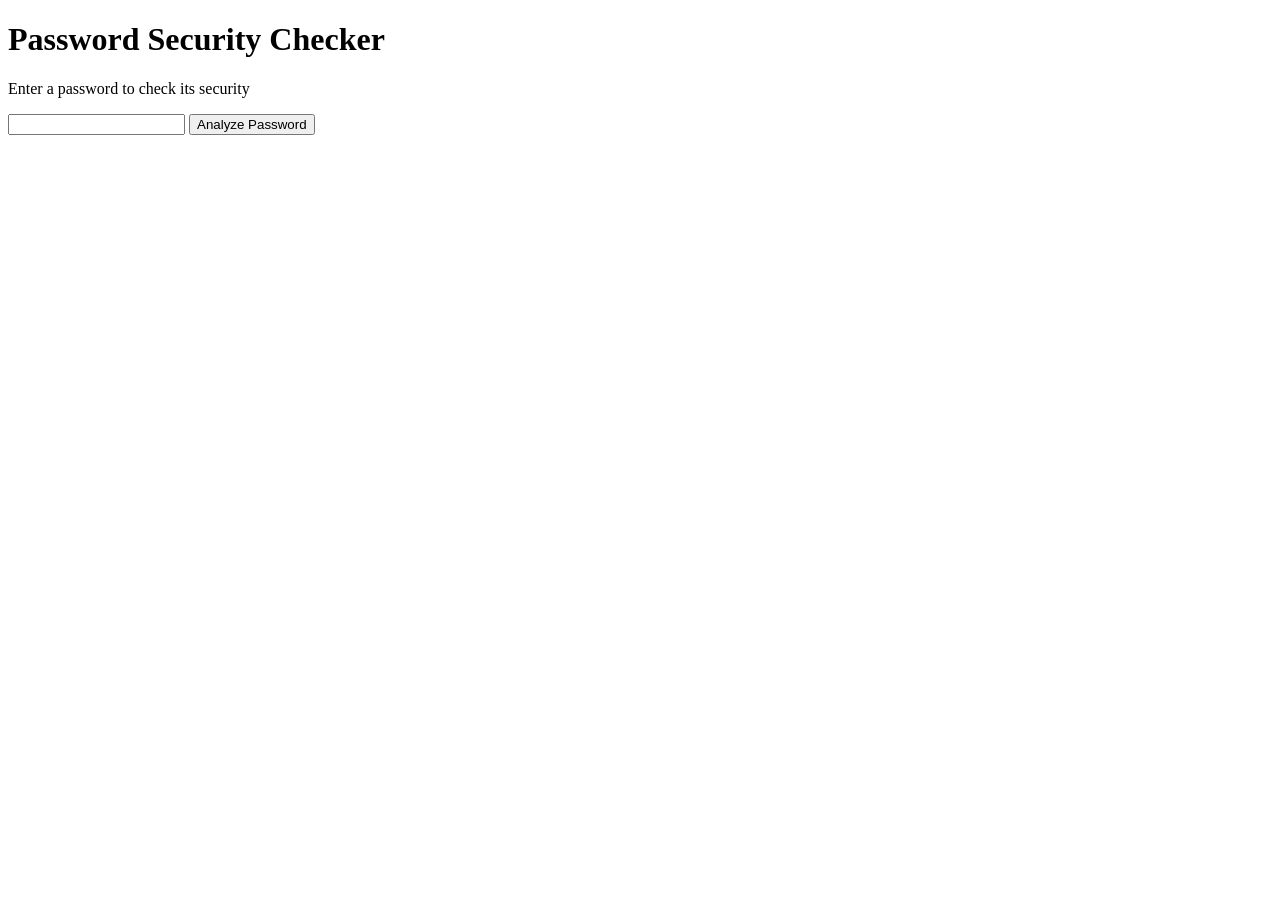
==== PasswordSecurityChecker/index.html @ 6c4fd2a6 "21st Sept today, i lerned how to connect the Javascript and HTML file. and i also learned to input a" ====
<!DOCTYPE html>
<html lang="en">

<head>
    <meta charset="UTF-8">
    <title>Password Security Checker</title>
    <link rel="stylesheet" href="style.css">
</head>

<body>
<h1>Password Security Checker</h1>
<p>Enter a password to check its security</p>
<input type="password" id="password">
<button id="analyzeButton"> Analyze Password</button>
<script src="script.js"></script>
</body>

</html>
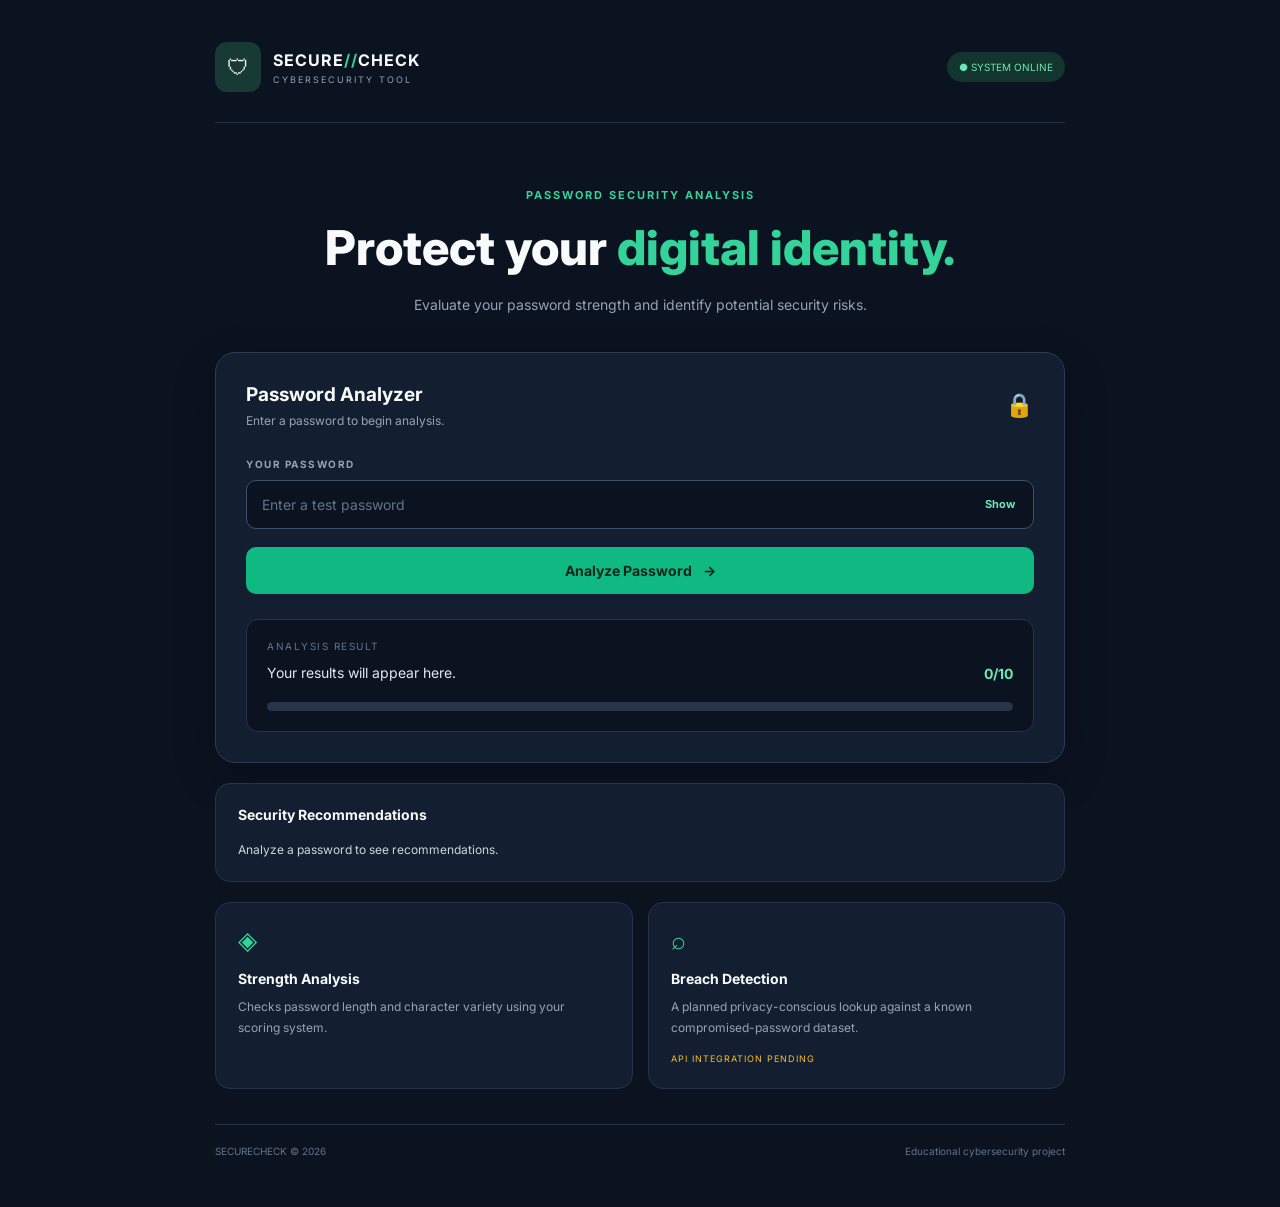
==== commit d0e7d9b1: "2nd oct- update  I improved the password checkers design by changing the the layout, adding more sty" ====
--- a/PasswordSecurityChecker/index.html
+++ b/PasswordSecurityChecker/index.html
@@ -1,18 +1,127 @@
 <!DOCTYPE html>
 <html lang="en">
-
 <head>
     <meta charset="UTF-8">
-    <title>Password Security Checker</title>
+    <meta name="viewport" content="width=device-width, initial-scale=1.0">
+
+    <title>SecureCheck | Password Security</title>
+
     <link rel="stylesheet" href="style.css">
 </head>
 
 <body>
-<h1>Password Security Checker</h1>
-<p>Enter a password to check its security</p>
-<input type="password" id="password">
-<button id="analyzeButton"> Analyze Password</button>
+
+<main class="app-container">
+
+    <header class="navbar">
+        <div class="brand">
+            <div class="brand-icon">🛡</div>
+
+            <div>
+                <h2>SECURE<span>//</span>CHECK</h2>
+                <p>CYBERSECURITY TOOL</p>
+            </div>
+        </div>
+
+        <span class="status">● SYSTEM ONLINE</span>
+    </header>
+
+    <section class="hero">
+        <p class="eyebrow">PASSWORD SECURITY ANALYSIS</p>
+
+        <h1>Protect your <span>digital identity.</span></h1>
+
+        <p class="hero-description">
+            Evaluate your password strength and identify
+            potential security risks.
+        </p>
+    </section>
+
+    <section class="checker-card">
+
+        <div class="card-heading">
+            <div>
+                <h2>Password Analyzer</h2>
+                <p>Enter a password to begin analysis.</p>
+            </div>
+
+            <span class="lock-icon">🔒</span>
+        </div>
+
+        <label for="password">YOUR PASSWORD</label>
+
+        <div class="input-wrapper">
+            <input
+                    type="password"
+                    id="password"
+                    placeholder="Enter a test password"
+                    autocomplete="off"
+            >
+
+            <button type="button" id="togglePassword">
+                Show
+            </button>
+        </div>
+
+        <button id="analyzeButton">
+            Analyze Password <span>→</span>
+        </button>
+
+        <div class="result-panel">
+            <p class="result-label">ANALYSIS RESULT</p>
+
+            <div class="strength-heading">
+                <p id="result">Your results will appear here.</p>
+                <span id="scoreDisplay">0/10</span>
+            </div>
+
+            <div class="strength-bar">
+                <div id="strengthFill"></div>
+            </div>
+        </div>
+
+    </section>
+
+    <div class="recommendations-panel">
+
+        <h3>Security Recommendations</h3>
+
+        <ul id="recommendations">
+            <li>Analyze a password to see recommendations.</li>
+        </ul>
+
+    </div>
+    <section class="info-grid">
+
+        <article class="info-card">
+            <div class="info-icon">◈</div>
+            <h3>Strength Analysis</h3>
+            <p>
+                Checks password length and character
+                variety using your scoring system.
+            </p>
+        </article>
+
+        <article class="info-card">
+            <div class="info-icon">⌕</div>
+            <h3>Breach Detection</h3>
+            <p>
+                A planned privacy-conscious lookup
+                against a known compromised-password dataset.
+            </p>
+            <span class="coming-soon">API INTEGRATION PENDING</span>
+        </article>
+
+    </section>
+
+    <footer>
+        <p>SECURECHECK © 2026</p>
+        <p>Educational cybersecurity project</p>
+    </footer>
+
+</main>
+
 <script src="script.js"></script>
+
 </body>
-
 </html>
--- a/PasswordSecurityChecker/style.css
+++ b/PasswordSecurityChecker/style.css
@@ -0,0 +1,386 @@
+@import url('https://fonts.googleapis.com/css2?family=Inter:wght@400;500;600;700;800&display=swap');
+
+* {
+    margin: 0;
+    padding: 0;
+    box-sizing: border-box;
+}
+
+body {
+    font-family: 'Inter', sans-serif;
+    background: #0b1220;
+    color: #f8fafc;
+    min-height: 100vh;
+    padding: 30px 20px;
+}
+
+.app-container {
+    max-width: 850px;
+    margin: auto;
+}
+
+/* NAVIGATION */
+
+.navbar {
+    display: flex;
+    justify-content: space-between;
+    align-items: center;
+    padding: 12px 0 30px;
+    border-bottom: 1px solid #263348;
+}
+
+.brand {
+    display: flex;
+    align-items: center;
+    gap: 12px;
+}
+
+.brand-icon {
+    background: #173b34;
+    padding: 12px;
+    border-radius: 12px;
+    font-size: 22px;
+}
+
+.brand h2 {
+    font-size: 16px;
+    letter-spacing: 1px;
+}
+
+.brand h2 span {
+    color: #34d399;
+}
+
+.brand p {
+    font-size: 9px;
+    color: #94a3b8;
+    letter-spacing: 2px;
+    margin-top: 4px;
+}
+
+.status {
+    font-size: 10px;
+    color: #6ee7b7;
+    background: #12352e;
+    padding: 9px 12px;
+    border-radius: 20px;
+}
+
+/* HERO */
+
+.hero {
+    text-align: center;
+    padding: 65px 10px 35px;
+}
+
+.eyebrow {
+    color: #34d399;
+    font-size: 11px;
+    letter-spacing: 2px;
+    font-weight: 700;
+    margin-bottom: 18px;
+}
+
+.hero h1 {
+    font-size: clamp(30px, 6vw, 48px);
+    line-height: 1.15;
+    font-weight: 800;
+}
+
+.hero h1 span {
+    color: #34d399;
+}
+
+.hero-description {
+    color: #94a3b8;
+    font-size: 14px;
+    line-height: 1.7;
+    max-width: 470px;
+    margin: 18px auto 0;
+}
+
+/* MAIN CARD */
+
+.checker-card {
+    background: #131f30;
+    border: 1px solid #2b3b51;
+    border-radius: 20px;
+    padding: 30px;
+    box-shadow: 0 15px 45px rgba(0, 0, 0, 0.2);
+}
+
+.card-heading {
+    display: flex;
+    justify-content: space-between;
+    align-items: center;
+    margin-bottom: 30px;
+}
+
+.card-heading h2 {
+    font-size: 19px;
+}
+
+.card-heading p {
+    color: #94a3b8;
+    font-size: 12px;
+    margin-top: 7px;
+}
+
+.lock-icon {
+    font-size: 23px;
+}
+
+.checker-card label {
+    display: block;
+    font-size: 10px;
+    font-weight: 700;
+    color: #94a3b8;
+    letter-spacing: 1.5px;
+    margin-bottom: 10px;
+}
+
+.input-wrapper input {
+    width: 100%;
+    padding: 15px;
+    border-radius: 10px;
+    border: 1px solid #40516a;
+    background: #0b1220;
+    color: #f8fafc;
+    font-family: inherit;
+    font-size: 14px;
+    outline: none;
+    transition: border 0.2s, box-shadow 0.2s;
+}
+
+.input-wrapper input:focus {
+    border-color: #34d399;
+    box-shadow: 0 0 0 3px rgba(52, 211, 153, 0.12);
+}
+
+.input-wrapper input::placeholder {
+    color: #64748b;
+}
+
+/* BUTTON */
+
+button {
+    width: 100%;
+    padding: 15px;
+    margin-top: 18px;
+    background: #10b981;
+    color: #06251d;
+    border: none;
+    border-radius: 10px;
+    font-family: inherit;
+    font-size: 14px;
+    font-weight: 700;
+    cursor: pointer;
+    transition: background 0.2s, transform 0.2s;
+}
+
+button span {
+    margin-left: 8px;
+}
+
+button:hover {
+    background: #34d399;
+    transform: translateY(-2px);
+}
+
+button:active {
+    transform: translateY(0);
+}
+
+/* RESULT */
+
+.result-panel {
+    margin-top: 25px;
+    background: #0b1220;
+    border: 1px solid #263348;
+    border-radius: 12px;
+    padding: 20px;
+}
+
+.result-label {
+    color: #64748b;
+    font-size: 10px;
+    letter-spacing: 1.5px;
+    margin-bottom: 10px;
+}
+
+#result {
+    color: #e2e8f0;
+    font-size: 14px;
+    line-height: 1.6;
+}
+
+/* INFORMATION CARDS */
+
+.info-grid {
+    display: grid;
+    grid-template-columns: repeat(2, 1fr);
+    gap: 15px;
+    margin-top: 20px;
+}
+
+.info-card {
+    background: #131f30;
+    border: 1px solid #263348;
+    border-radius: 15px;
+    padding: 22px;
+}
+
+.info-icon {
+    color: #34d399;
+    font-size: 25px;
+    margin-bottom: 15px;
+}
+
+.info-card h3 {
+    font-size: 14px;
+    margin-bottom: 10px;
+}
+
+.info-card p {
+    color: #94a3b8;
+    font-size: 12px;
+    line-height: 1.7;
+}
+
+.coming-soon {
+    display: inline-block;
+    margin-top: 15px;
+    font-size: 9px;
+    letter-spacing: 1px;
+    color: #fbbf24;
+}
+
+/* FOOTER */
+
+footer {
+    display: flex;
+    justify-content: space-between;
+    gap: 12px;
+    margin-top: 35px;
+    padding: 20px 0;
+    border-top: 1px solid #263348;
+    color: #64748b;
+    font-size: 10px;
+}
+
+/* MOBILE RESPONSIVENESS */
+
+@media (max-width: 550px) {
+    body {
+        padding: 18px 14px;
+    }
+
+    .status {
+        font-size: 8px;
+        padding: 8px;
+    }
+
+    .checker-card {
+        padding: 20px;
+    }
+
+    .info-grid {
+        grid-template-columns: 1fr;
+    }
+
+    footer {
+        flex-direction: column;
+        text-align: center;
+    }
+}
+
+.strength-heading {
+    display: flex;
+    justify-content: space-between;
+    align-items: center;
+    gap: 12px;
+}
+
+#scoreDisplay {
+    color: #6ee7b7;
+    font-size: 14px;
+    font-weight: 700;
+}
+
+.strength-bar {
+    width: 100%;
+    height: 9px;
+    background: #263348;
+    border-radius: 20px;
+    overflow: hidden;
+    margin-top: 18px;
+}
+
+#strengthFill {
+    width: 0%;
+    height: 100%;
+    background: #34d399;
+    border-radius: 20px;
+    transition: width 0.4s ease, background 0.4s ease;
+}
+
+.input-wrapper {
+    position: relative;
+    display: flex;
+    align-items: center;
+}
+
+.input-wrapper input {
+    padding-right: 75px;
+}
+
+#togglePassword {
+    position: absolute;
+    right: 10px;
+    width: auto;
+    margin: 0;
+    padding: 7px 9px;
+    background: transparent;
+    color: #6ee7b7;
+    font-size: 11px;
+    border: none;
+}
+
+#togglePassword:hover {
+    background: #173b34;
+    transform: none;
+}
+
+.recommendations-panel {
+    margin-top: 20px;
+    background: #131f30;
+    border: 1px solid #263348;
+    border-radius: 15px;
+    padding: 22px;
+}
+
+.recommendations-panel h3 {
+    font-size: 14px;
+    margin-bottom: 18px;
+}
+
+#recommendations {
+    list-style: none;
+    display: flex;
+    flex-direction: column;
+    gap: 12px;
+}
+
+#recommendations li {
+    font-size: 12px;
+    color: #cbd5e1;
+    line-height: 1.5;
+}
+
+.recommendation-good {
+    color: #6ee7b7 !important;
+}
+
+.recommendation-warning {
+    color: #fbbf24 !important;
+}
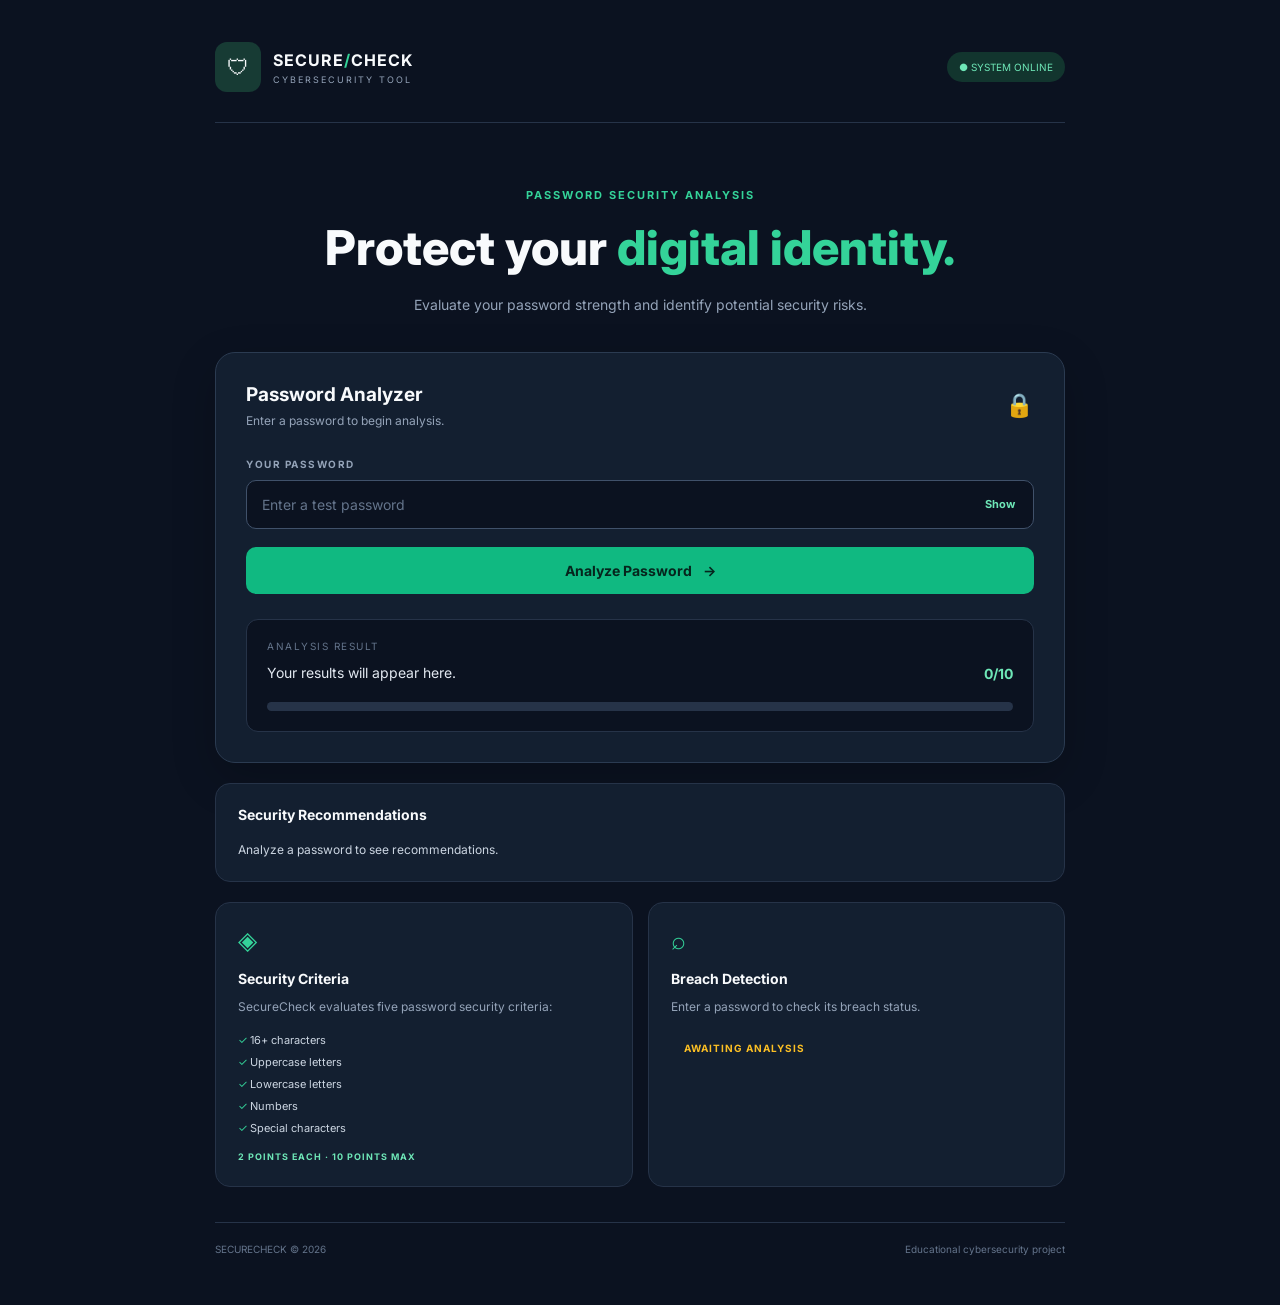
==== commit 545162c6: "4th oct Finalize SecureCheck password security checker" ====
--- a/PasswordSecurityChecker/index.html
+++ b/PasswordSecurityChecker/index.html
@@ -18,7 +18,7 @@
             <div class="brand-icon">🛡</div>
 
             <div>
-                <h2>SECURE<span>//</span>CHECK</h2>
+                <h2>SECURE<span>/</span>CHECK</h2>
                 <p>CYBERSECURITY TOOL</p>
             </div>
         </div>
@@ -95,21 +95,33 @@
 
         <article class="info-card">
             <div class="info-icon">◈</div>
-            <h3>Strength Analysis</h3>
+            <h3>Security Criteria</h3>
+
             <p>
-                Checks password length and character
-                variety using your scoring system.
+                SecureCheck evaluates five password security criteria:
             </p>
+
+            <ul class="criteria-list">
+                <li>16+ characters</li>
+                <li>Uppercase letters</li>
+                <li>Lowercase letters</li>
+                <li>Numbers</li>
+                <li>Special characters</li>
+            </ul>
+
+            <span class="criteria-score">
+        2 POINTS EACH · 10 POINTS MAX
+    </span>
         </article>
-
         <article class="info-card">
             <div class="info-icon">⌕</div>
             <h3>Breach Detection</h3>
-            <p>
-                A planned privacy-conscious lookup
-                against a known compromised-password dataset.
+            <p id="breachStatus">
+                Enter a password to check its breach status.
             </p>
-            <span class="coming-soon">API INTEGRATION PENDING</span>
+            <span class="coming-soon" id="breachCount">
+        AWAITING ANALYSIS
+    </span>
         </article>
 
     </section>
--- a/PasswordSecurityChecker/style.css
+++ b/PasswordSecurityChecker/style.css
@@ -1,3 +1,4 @@
+
 @import url('https://fonts.googleapis.com/css2?family=Inter:wght@400;500;600;700;800&display=swap');
 
 * {
@@ -383,4 +384,80 @@
 
 .recommendation-warning {
     color: #fbbf24 !important;
+}
+
+/* BREACH DETECTION */
+
+#breachStatus {
+    line-height: 1.7;
+    margin-top: 5px;
+    color: #94a3b8;
+}
+
+#breachCount {
+    display: inline-block;
+    margin-top: 15px;
+    padding: 8px 12px;
+    border-radius: 8px;
+    font-size: 10px;
+    font-weight: 700;
+    letter-spacing: 1px;
+    border: 1px solid transparent;
+}
+
+/* Password found in breach records */
+
+#breachCount.breached {
+    color: #f87171;
+    background: rgba(239, 68, 68, 0.12);
+    border-color: rgba(239, 68, 68, 0.3);
+}
+
+/* No match found */
+
+#breachCount.clear {
+    color: #6ee7b7;
+    background: rgba(52, 211, 153, 0.12);
+    border-color: rgba(52, 211, 153, 0.3);
+}
+
+/* API unavailable */
+
+#breachCount.unavailable {
+    color: #fbbf24;
+    background: rgba(245, 158, 11, 0.12);
+    border-color: rgba(245, 158, 11, 0.3);
+}
+
+/* SECURITY CRITERIA */
+
+.criteria-list {
+    list-style: none;
+    margin-top: 15px;
+    display: flex;
+    flex-direction: column;
+    gap: 8px;
+}
+
+.criteria-list li {
+    color: #cbd5e1;
+    font-size: 11px;
+    padding-left: 12px;
+    position: relative;
+}
+
+.criteria-list li::before {
+    content: "✓";
+    position: absolute;
+    left: 0;
+    color: #34d399;
+}
+
+.criteria-score {
+    display: inline-block;
+    margin-top: 16px;
+    color: #6ee7b7;
+    font-size: 9px;
+    font-weight: 700;
+    letter-spacing: 1px;
 }
